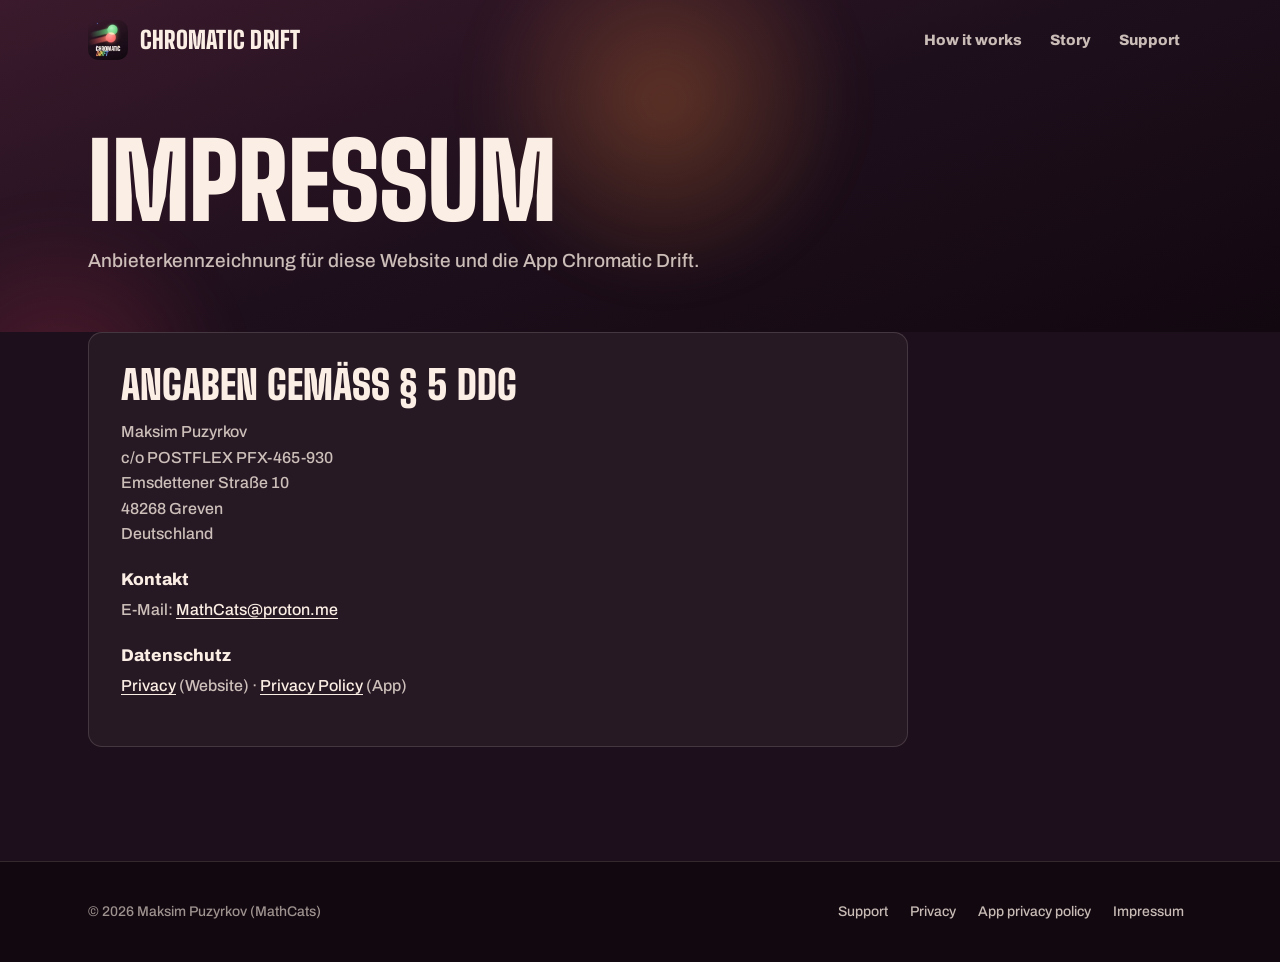
==== impressum/index.html @ 849044f4 "Chromatic Drift website: home with playable demo, support, privacy, Impressum Plain HTML/CSS for Git" ====
<!DOCTYPE html>
<html lang="de">
<head>
<!-- CHROMATIC DRIFT – IMPRESSUM (German legal notice, § 5 DDG). Must stay one click from every page. -->
<meta charset="utf-8">
<meta name="viewport" content="width=device-width, initial-scale=1">
<title>Impressum – Chromatic Drift</title>
<meta name="color-scheme" content="dark">
<meta name="theme-color" content="#1E0F1C">
<link rel="canonical" href="https://mathcatsmathcats.github.io/ChromaticDrift/impressum/">
<link rel="icon" type="image/png" href="../favicon.png">
<link rel="apple-touch-icon" href="../apple-touch-icon.png">
<link rel="stylesheet" href="../assets/site.css">
</head>
<body>
<a class="skip" href="#main">Zum Inhalt</a>

<header class="site-header">
  <div class="wrap">
    <a class="brand" href="../" aria-label="Chromatic Drift – Startseite">
      <img src="../assets/img/icon-128.webp" width="40" height="40" alt="">
      <span>Chromatic Drift</span>
    </a>
    <nav class="nav" aria-label="Hauptmenü" lang="en">
      <a href="../#how">How it works</a>
      <a class="nav-wide" href="../#story">Story</a>
      <a href="../support/">Support</a>
    </nav>
  </div>
</header>

<main id="main">
<section class="atmos">
  <i class="bloom b1"></i><i class="bloom b2"></i>
  <div class="wrap page-hero">
    <h1>Impressum</h1>
    <p>Anbieterkennzeichnung für diese Website und die App Chromatic Drift.</p>
  </div>
</section>

<div class="wrap doc">
  <div class="card">
    <h2>Angaben gemäß § 5 DDG</h2>
    <p>Maksim Puzyrkov<br>c/o POSTFLEX PFX-465-930<br>Emsdettener Straße 10<br>48268 Greven<br>Deutschland</p>
    <h3>Kontakt</h3>
    <p>E-Mail: <a href="mailto:MathCats@proton.me">MathCats@proton.me</a></p>
    <h3>Datenschutz</h3>
    <p><a href="../privacy/" lang="en">Privacy</a> (Website) · <a href="https://mathcatsmathcats.github.io/ChromaticDrift-privacy/privacy-policy.html" lang="en">Privacy Policy</a> (App)</p>
  </div>
</div>
</main>

<footer class="site-footer">
  <div class="wrap">
    <p>© 2026 Maksim Puzyrkov (MathCats)</p>
    <nav aria-label="Fußzeile" lang="en">
      <a href="../support/">Support</a>
      <a href="../privacy/">Privacy</a>
      <a href="https://mathcatsmathcats.github.io/ChromaticDrift-privacy/privacy-policy.html">App privacy policy</a>
      <a href="./" lang="de" aria-current="page">Impressum</a>
    </nav>
  </div>
</footer>
</body>
</html>
---- assets/site.css ----
/* Chromatic Drift – website styles
   Colours, type and motion follow the app's title screen (design handoff 2b).
   Change a colour once here in :root and it changes everywhere. */

@font-face { font-family: "Big Shoulders Display"; font-weight: 900; font-display: swap;
  src: url("fonts/BigShouldersDisplay-Black.woff2") format("woff2"); }
@font-face { font-family: "Big Shoulders Display"; font-weight: 800; font-display: swap;
  src: url("fonts/BigShouldersDisplay-ExtraBold.woff2") format("woff2"); }
@font-face { font-family: "Archivo"; font-weight: 500; font-display: swap;
  src: url("fonts/Archivo-Medium.woff2") format("woff2"); }
@font-face { font-family: "Archivo"; font-weight: 800; font-display: swap;
  src: url("fonts/Archivo-ExtraBold.woff2") format("woff2"); }

:root {
  color-scheme: dark;
  --ink: #FBEEE4;
  --ink-2: rgba(251, 238, 228, .78);
  --ink-3: rgba(251, 238, 228, .6);
  --line: rgba(251, 238, 228, .14);
  --card: rgba(251, 238, 228, .045);
  --paper: #FBF7F2;
  --plum-hi: #3A1A2C;
  --plum: #1E0F1C;
  --plum-deep: #120810;
  /* game colours (the app's palette) */
  --red: #FF4D5E;
  --green: #3DDC84;
  --blue: #3D8BFF;
  --yellow: #FFD23F;
  /* the title's equation colours */
  --eq-red: #FF6B61;
  --eq-green: #5FD67C;
  --display: "Big Shoulders Display", "Arial Narrow", "Helvetica Neue", sans-serif;
  --text: "Archivo", -apple-system, BlinkMacSystemFont, "Segoe UI", Roboto, sans-serif;
  --side: clamp(16px, 4vw, 28px);
}

* { box-sizing: border-box; }
html { -webkit-text-size-adjust: 100%; scroll-behavior: smooth; }
body {
  margin: 0;
  background: var(--plum);
  color: var(--ink);
  font: 500 17px/1.6 var(--text);
  -webkit-font-smoothing: antialiased;
  overflow-x: hidden;
}
img { max-width: 100%; height: auto; display: block; }
a { color: var(--ink); text-decoration-thickness: 1px; text-underline-offset: 3px; }
a:hover { color: #fff; }
p { margin: 0 0 1em; }
h1, h2, h3 { margin: 0; line-height: 1; }
:focus-visible { outline: 3px solid var(--yellow); outline-offset: 3px; border-radius: 4px; }
.wrap { width: 100%; max-width: 1160px; margin: 0 auto; padding: 0 var(--side); }
.sr-only { position: absolute; width: 1px; height: 1px; padding: 0; margin: -1px; overflow: hidden; clip: rect(0 0 0 0); white-space: nowrap; border: 0; }
.skip { position: absolute; left: 12px; top: -60px; z-index: 50; padding: 10px 16px; background: var(--paper); color: var(--plum); border-radius: 6px; font-weight: 800; }
.skip:focus { top: 12px; }

/* ---------- header ---------- */
.site-header { position: absolute; top: 0; left: 0; right: 0; z-index: 5; }
.site-header .wrap { display: flex; align-items: center; justify-content: space-between; gap: 16px; padding-top: 18px; padding-bottom: 18px; }
.brand { display: inline-flex; align-items: center; gap: 12px; text-decoration: none; min-height: 44px; }
.brand img { width: 40px; height: 40px; border-radius: 10px; }
.brand span { font: 900 24px/1 var(--display); text-transform: uppercase; letter-spacing: .01em; }
.nav { display: flex; gap: 4px; flex-wrap: wrap; justify-content: flex-end; }
.nav a { display: inline-flex; align-items: center; min-height: 44px; padding: 0 12px; text-decoration: none; font-weight: 800; font-size: 15px; color: var(--ink-2); border-radius: 6px; }
.nav a:hover, .nav a[aria-current="page"] { color: var(--ink); background: var(--card); }
@media (max-width: 560px) {
  .brand span { display: none; }
  .nav a { padding: 0 9px; font-size: 14px; }
  .nav .nav-wide { display: none; }
}

/* ---------- atmosphere: base gradient + three drifting light blooms ---------- */
.atmos { position: relative; isolation: isolate; background: linear-gradient(160deg, var(--plum-hi) 0%, var(--plum) 50%, var(--plum-deep) 100%); overflow: hidden; }
.atmos > .bloom { position: absolute; z-index: -1; border-radius: 50%; filter: blur(20px); pointer-events: none; animation: bloom 16s ease-in-out infinite alternate; }
.bloom.b1 { width: 560px; height: 560px; left: 30%; top: -180px; background: radial-gradient(closest-side, rgba(255, 140, 60, .28), transparent 68%); }
.bloom.b2 { width: 520px; height: 520px; left: -200px; top: 38%; background: radial-gradient(closest-side, rgba(220, 60, 90, .25), transparent 68%); animation-duration: 21s; animation-delay: -3s; }
.bloom.b3 { width: 420px; height: 420px; right: -120px; bottom: -140px; background: radial-gradient(closest-side, rgba(255, 190, 90, .15), transparent 68%); animation-duration: 26s; animation-delay: -6s; }
@keyframes bloom {
  0% { transform: translate(0, 0) scale(1); }
  50% { transform: translate(30px, -24px) scale(1.15); }
  100% { transform: translate(-20px, 20px) scale(.92); }
}

/* ---------- poster title ---------- */
.title { font: 900 clamp(64px, 11vw, 132px)/.84 var(--display); letter-spacing: -.01em; text-transform: uppercase; }
.title span { display: block; }
.drift {
  display: inline-block !important;
  padding-right: .12em;
  transform: skewX(-12deg);
  transform-origin: bottom left;
  background: linear-gradient(90deg, #FF6B61, #FFB35C, #E3D23C, #5FD67C, #4F9FE8, #9A7BFF, #FF6B61, #FFB35C, #E3D23C, #5FD67C, #4F9FE8, #9A7BFF, #FF6B61);
  background-size: 200% 100%;
  -webkit-background-clip: text;
  background-clip: text;
  color: transparent;
  animation: drift-fill 7s linear infinite;
}
@keyframes drift-fill { from { background-position: 100% 0; } to { background-position: 0 0; } }
.eq { display: flex; align-items: center; gap: 14px; margin: 18px 0 0; font: 800 28px/1 var(--text); letter-spacing: .5px; }
.eq b { font-weight: 800; }
.eq .r { color: var(--eq-red); }
.eq .g { color: var(--eq-green); }
.eq span { display: inline-flex; gap: 4px; }
.eq i { flex: 1; height: 1px; background: rgba(251, 238, 228, .3); max-width: 360px; }
.tagline { margin: 12px 0 0; max-width: 17em; font-size: 17px; color: var(--ink-2); text-wrap: balance; }

/* ---------- hero ---------- */
.hero { padding-top: 80px; padding-bottom: clamp(48px, 8vw, 96px); }
.hero-grid { display: grid; grid-template-columns: minmax(0, 1fr) minmax(0, 480px); gap: clamp(28px, 5vw, 64px); align-items: start; padding-top: clamp(16px, 4vw, 56px); }
.hero-copy { padding-top: clamp(0px, 3vw, 32px); }
.lead { margin: 28px 0 0; max-width: 31em; font-size: 19px; line-height: 1.55; color: var(--ink); }
.store-line { display: flex; flex-wrap: wrap; align-items: center; gap: 10px 16px; margin: 28px 0 0; }
.soon { display: inline-flex; align-items: center; gap: 10px; min-height: 52px; padding: 0 clamp(16px, 4vw, 22px); background: var(--paper); color: var(--plum); border-radius: 6px; font: 900 clamp(18px, 5vw, 22px)/1 var(--display); letter-spacing: .02em; text-transform: uppercase; text-decoration: none; }
.soon svg { width: 20px; height: 20px; flex: none; }
a.soon:hover { color: var(--plum); filter: brightness(.95); }
.store-meta { font-size: 15px; color: var(--ink-3); }
@media (max-width: 900px) {
  .hero-grid { grid-template-columns: minmax(0, 1fr); }
  .hero-grid .demo { max-width: 520px; width: 100%; }
}

/* ---------- the playable demo ---------- */
.demo { background: rgba(18, 8, 16, .72); border: 1px solid var(--line); border-radius: 14px; padding: 18px; box-shadow: 0 30px 80px rgba(0, 0, 0, .45); backdrop-filter: blur(6px); -webkit-backdrop-filter: blur(6px); }
.demo-head h2 { font: 900 30px/1 var(--display); text-transform: uppercase; letter-spacing: .01em; }
.demo-head p { margin: 8px 0 14px; font-size: 15px; line-height: 1.5; color: var(--ink-2); }
.board { position: relative; aspect-ratio: 1; border-radius: 10px; overflow: hidden; background: var(--plum-deep); }
.board canvas { display: block; width: 100%; height: 100%; }
.board-msg { position: absolute; inset: 0; display: flex; flex-direction: column; align-items: center; justify-content: center; gap: 14px; padding: 20px; text-align: center; background: rgba(18, 8, 16, .66); backdrop-filter: blur(3px); -webkit-backdrop-filter: blur(3px); }
.board-msg[hidden] { display: none; }
.board-msg strong { font: 900 44px/.95 var(--display); text-transform: uppercase; }
.board-msg p { margin: 0; max-width: 22em; font-size: 16px; color: var(--ink); }
.share { display: flex; height: 6px; margin: 12px 0 4px; border-radius: 3px; overflow: hidden; background: var(--line); }
.share i { display: block; height: 100%; transition: flex-grow .3s linear; }
.share .c1 { background: var(--red); }
.share .c2 { background: var(--green); }
.share .c3 { background: var(--blue); }
.rules { margin-top: 10px; }
.rule { margin: 0; padding: 8px 0 0; border: 0; min-width: 0; }
.rule legend { display: flex; align-items: center; gap: 6px; padding: 0; font-size: 13px; font-weight: 800; letter-spacing: .04em; text-transform: uppercase; color: var(--ink-2); }
.seg { display: grid; grid-template-columns: repeat(5, minmax(0, 1fr)); gap: 3px; margin-top: 6px; padding: 3px; background: rgba(251, 238, 228, .06); border-radius: 8px; }
.seg label { position: relative; display: flex; align-items: center; justify-content: center; gap: 5px; min-height: 44px; padding: 0 4px; border-radius: 6px; font-size: 14px; font-weight: 800; color: var(--ink-2); cursor: pointer; text-align: center; line-height: 1.1; user-select: none; -webkit-user-select: none; }
.seg label:hover { background: rgba(251, 238, 228, .07); color: var(--ink); }
.seg input { position: absolute; opacity: 0; inset: 0; margin: 0; cursor: pointer; }
.seg label:has(input:checked) { background: var(--paper); color: var(--plum); }
.seg label:has(input:focus-visible) { outline: 3px solid var(--yellow); outline-offset: 1px; }
.dot { display: inline-block; width: 11px; height: 11px; border-radius: 50%; flex: none; box-shadow: 0 0 0 1.5px rgba(255, 255, 255, .25) inset; }
.dot.c1 { background: var(--red); }
.dot.c2 { background: var(--green); }
.dot.c3 { background: var(--blue); }
.demo-foot { display: flex; align-items: center; justify-content: space-between; gap: 10px; margin-top: 14px; flex-wrap: wrap; }
.demo-status { margin: 0; font-size: 14px; color: var(--ink-3); }
.demo-buttons { display: flex; gap: 6px; }
.btn { display: inline-flex; align-items: center; justify-content: center; gap: 8px; min-height: 44px; padding: 0 16px; border: 1px solid var(--line); border-radius: 6px; background: transparent; color: var(--ink); font: 800 14px/1 var(--text); text-decoration: none; cursor: pointer; }
.btn:hover { background: var(--card); }
.btn-solid { background: var(--paper); color: var(--plum); border-color: var(--paper); }
.btn-solid:hover { background: #fff; color: var(--plum); }
.btn svg { width: 16px; height: 16px; }
.speed { display: inline-flex; padding: 3px; gap: 2px; border: 1px solid var(--line); border-radius: 6px; }
.speed button { min-width: 40px; min-height: 36px; border: 0; border-radius: 4px; background: transparent; color: var(--ink-2); font: 800 13px/1 var(--text); cursor: pointer; }
.speed button[aria-pressed="true"] { background: rgba(251, 238, 228, .14); color: var(--ink); }
@media (max-width: 420px) {
  .hero-grid .demo { width: auto; padding: 14px; margin: 0 calc(10px - var(--side)); border-radius: 12px; }
  .seg label { font-size: 13px; gap: 3px; padding: 0 2px; }
  .seg .dot { width: 9px; height: 9px; }
}

/* ---------- sections ---------- */
.section { padding: clamp(56px, 9vw, 112px) 0; }
.section + .section { border-top: 1px solid var(--line); }
.kicker { margin: 0 0 12px; font-size: 13px; font-weight: 800; letter-spacing: .14em; text-transform: uppercase; color: var(--ink-3); }
.h2 { font: 900 clamp(44px, 7vw, 76px)/.9 var(--display); text-transform: uppercase; letter-spacing: -.005em; }
.intro { max-width: 36em; margin: 18px 0 0; font-size: 19px; color: var(--ink-2); }
.steps { display: grid; grid-template-columns: repeat(3, minmax(0, 1fr)); gap: 18px; margin: 44px 0 0; padding: 0; list-style: none; counter-reset: step; }
.steps li { position: relative; padding: 24px; background: var(--card); border: 1px solid var(--line); border-radius: 12px; }
.steps h3 { margin: 18px 0 10px; font: 900 30px/1 var(--display); text-transform: uppercase; }
.steps p { margin: 0; font-size: 16px; color: var(--ink-2); }
.pic { display: flex; align-items: center; gap: 10px; height: 56px; }
.ball { width: 34px; height: 34px; border-radius: 50%; flex: none; background: radial-gradient(circle at 35% 30%, rgba(255, 255, 255, .55), transparent 42%), var(--c, var(--red)); box-shadow: 0 0 18px color-mix(in srgb, var(--c, var(--red)) 55%, transparent); }
.ball.sm { width: 18px; height: 18px; }
.ball.xs { width: 10px; height: 10px; }
.pic .op { font: 800 22px/1 var(--text); color: var(--ink-3); }
.pic .rule-chip { padding: 6px 10px; border-radius: 6px; background: var(--paper); color: var(--plum); font-size: 13px; font-weight: 800; }
@media (max-width: 860px) { .steps { grid-template-columns: minmax(0, 1fr); } }

/* outcomes list */
.outcomes { display: grid; grid-template-columns: repeat(auto-fit, minmax(210px, 1fr)); gap: 12px; margin: 22px 0 0; padding: 0; list-style: none; }
.outcomes li { padding: 16px 18px; border-left: 3px solid var(--c, var(--line)); background: var(--card); border-radius: 0 10px 10px 0; font-size: 15px; color: var(--ink-2); }
.outcomes strong { display: block; margin-bottom: 4px; font: 900 22px/1 var(--display); text-transform: uppercase; color: var(--ink); letter-spacing: .01em; }

/* phone screenshots */
.shots { display: grid; grid-template-columns: repeat(4, minmax(0, 1fr)); gap: 18px; margin: 44px 0 0; padding: 0; list-style: none; }
.shots figure { margin: 0; }
.shots img { width: 100%; border-radius: 22px; border: 1px solid var(--line); box-shadow: 0 24px 60px rgba(0, 0, 0, .45); background: var(--plum-deep); }
.shots figcaption { margin-top: 12px; font-size: 14px; color: var(--ink-3); }
@media (max-width: 860px) {
  .shots { display: flex; overflow-x: auto; scroll-snap-type: x mandatory; gap: 14px; padding-bottom: 12px; margin-right: calc(-1 * var(--side)); padding-right: var(--side); }
  .shots li { flex: 0 0 62%; scroll-snap-align: start; }
}

/* story strip */
.story { display: grid; grid-template-columns: repeat(5, minmax(0, 1fr)); gap: 14px; margin: 44px 0 0; padding: 0; list-style: none; }
.story figure { margin: 0; }
.story img { width: 100%; aspect-ratio: 3 / 4; object-fit: cover; border-radius: 10px; background: var(--plum-deep); }
.story figcaption { margin-top: 12px; }
.story .ch { display: block; font: 900 22px/1 var(--display); text-transform: uppercase; }
.story q { display: block; margin-top: 6px; font-size: 14px; line-height: 1.5; color: var(--ink-3); quotes: "“" "”"; }
.story-wide { margin: 40px 0 0; border-radius: 14px; overflow: hidden; }
@media (max-width: 960px) {
  .story { display: flex; overflow-x: auto; scroll-snap-type: x mandatory; padding-bottom: 12px; margin-right: calc(-1 * var(--side)); padding-right: var(--side); }
  .story li { flex: 0 0 min(64%, 260px); scroll-snap-align: start; }
}
.chips { display: flex; flex-wrap: wrap; gap: 8px; margin: 28px 0 0; padding: 0; list-style: none; }
.chips li { padding: 8px 14px; border: 1px solid var(--line); border-radius: 999px; font-size: 14px; font-weight: 800; color: var(--ink-2); }

/* ball styles */
.styles { display: grid; grid-template-columns: repeat(3, minmax(0, 1fr)); gap: 18px; margin: 44px 0 0; padding: 0; list-style: none; }
.styles figure { margin: 0; }
.styles img { width: 100%; aspect-ratio: 1; object-fit: cover; border-radius: 12px; border: 1px solid var(--line); background: var(--plum-deep); }
.styles h3 { margin: 16px 0 6px; font: 900 32px/1 var(--display); text-transform: uppercase; }
.styles p { margin: 0; font-size: 16px; color: var(--ink-2); }
@media (max-width: 760px) { .styles { grid-template-columns: minmax(0, 1fr); } .styles li { max-width: 440px; } }

/* feature list */
.features { display: grid; grid-template-columns: repeat(2, minmax(0, 1fr)); gap: 0 48px; margin: 40px 0 0; padding: 0; list-style: none; }
.features li { display: grid; grid-template-columns: 28px minmax(0, 1fr); gap: 14px; padding: 22px 0; border-top: 1px solid var(--line); }
.features svg { width: 24px; height: 24px; margin-top: 3px; color: var(--ink-2); }
.features h3 { font: 900 26px/1 var(--display); text-transform: uppercase; }
.features p { margin: 6px 0 0; font-size: 16px; color: var(--ink-2); }
@media (max-width: 760px) { .features { grid-template-columns: minmax(0, 1fr); } }

/* closing call */
.finale { text-align: left; padding: clamp(72px, 11vw, 140px) 0; }
.finale .title { font-size: clamp(56px, 10vw, 120px); }
.finale p { max-width: 30em; margin: 24px 0 0; font-size: 19px; color: var(--ink-2); }

/* ---------- inner pages (support, privacy, impressum) ---------- */
.page-hero { padding-top: calc(80px + clamp(16px, 5vw, 56px)); padding-bottom: clamp(36px, 5vw, 56px); }
.page-hero h1 { font: 900 clamp(56px, 10vw, 104px)/.88 var(--display); text-transform: uppercase; }
.page-hero p { max-width: 34em; margin: 18px 0 0; font-size: 19px; color: var(--ink-2); }
.toc { display: flex; flex-wrap: wrap; gap: 8px; margin: 24px 0 0; }
.toc a { display: inline-flex; align-items: center; min-height: 44px; padding: 0 14px; border: 1px solid var(--line); border-radius: 999px; font-size: 14px; font-weight: 800; text-decoration: none; color: var(--ink-2); }
.toc a:hover { color: var(--ink); background: var(--card); }
.doc { padding-bottom: clamp(56px, 8vw, 96px); }
.doc > * { max-width: 820px; }
.card { margin: 0 0 18px; padding: clamp(20px, 4vw, 32px); background: var(--card); border: 1px solid var(--line); border-radius: 14px; scroll-margin-top: 16px; }
.card h2 { margin: 0 0 14px; font: 900 clamp(32px, 5vw, 40px)/1 var(--display); text-transform: uppercase; }
.card h3 { margin: 22px 0 6px; font: 800 17px/1.3 var(--text); }
.card p, .card li { font-size: 16px; color: var(--ink-2); }
.card strong { color: var(--ink); }
.card ul { margin: 0 0 1em; padding-left: 1.2em; }
.card li { margin-bottom: 6px; }
.card .meta { font-size: 14px; color: var(--ink-3); }
.card a { color: var(--ink); }
.mail { display: inline-flex; align-items: center; gap: 10px; min-height: 52px; padding: 0 20px; background: var(--paper); color: var(--plum) !important; border-radius: 6px; font-weight: 800; text-decoration: none; word-break: break-all; }
.mail:hover { background: #fff; }
.mail svg { width: 18px; height: 18px; flex: none; }
.faq details { border-top: 1px solid var(--line); }
.faq details:last-child { border-bottom: 1px solid var(--line); }
.faq summary { display: flex; align-items: center; justify-content: space-between; gap: 16px; min-height: 52px; padding: 12px 0; font-weight: 800; font-size: 16px; color: var(--ink); cursor: pointer; list-style: none; }
.faq summary::-webkit-details-marker { display: none; }
.faq summary::after { content: "+"; flex: none; font: 800 22px/1 var(--text); color: var(--ink-3); }
.faq details[open] summary::after { content: "–"; }
.faq details > div { padding: 0 0 14px; }
.faq details p:last-child { margin-bottom: 0; }
.glossary { display: grid; grid-template-columns: max-content minmax(0, 1fr); gap: 10px 18px; margin: 4px 0 0; }
.glossary dt { font: 900 20px/1.2 var(--display); text-transform: uppercase; color: var(--ink); }
.glossary dd { margin: 0; font-size: 16px; color: var(--ink-2); }
@media (max-width: 480px) { .glossary { grid-template-columns: minmax(0, 1fr); gap: 2px; } .glossary dd { margin-bottom: 10px; } }

/* ---------- footer ---------- */
.site-footer { border-top: 1px solid var(--line); background: var(--plum-deep); }
.site-footer .wrap { display: flex; flex-wrap: wrap; align-items: center; justify-content: space-between; gap: 12px 24px; padding-top: 28px; padding-bottom: 28px; font-size: 14px; color: var(--ink-3); }
.site-footer nav { display: flex; flex-wrap: wrap; gap: 4px 6px; }
.site-footer nav a { display: inline-flex; align-items: center; min-height: 44px; padding: 0 8px; color: var(--ink-2); text-decoration: none; }
.site-footer nav a:hover { color: var(--ink); text-decoration: underline; }
.site-footer p { margin: 0; }

/* ---------- motion preferences ---------- */
@media (prefers-reduced-motion: reduce) {
  html { scroll-behavior: auto; }
  .atmos > .bloom, .drift { animation: none; }
  .share i { transition: none; }
}
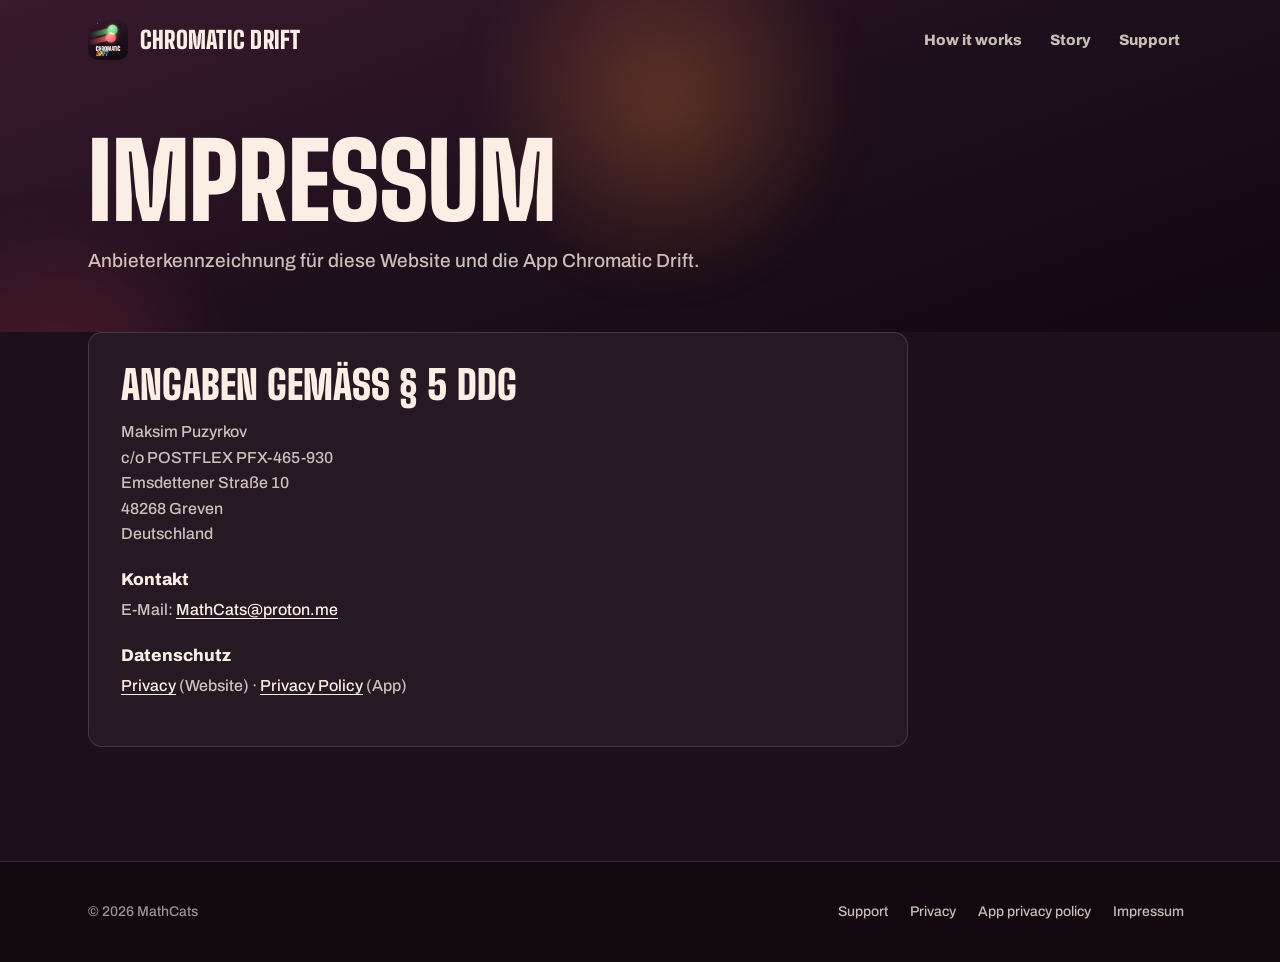
==== commit 371e7d0b: "Footer: © 2026 MathCats Co-Authored-By: Claude Opus 5.5 <noreply@anthropic.com>" ====
--- a/impressum/index.html
+++ b/impressum/index.html
@@ -52,7 +52,7 @@
 
 <footer class="site-footer">
   <div class="wrap">
-    <p>© 2026 Maksim Puzyrkov (MathCats)</p>
+    <p>© 2026 MathCats</p>
     <nav aria-label="Fußzeile" lang="en">
       <a href="../support/">Support</a>
       <a href="../privacy/">Privacy</a>
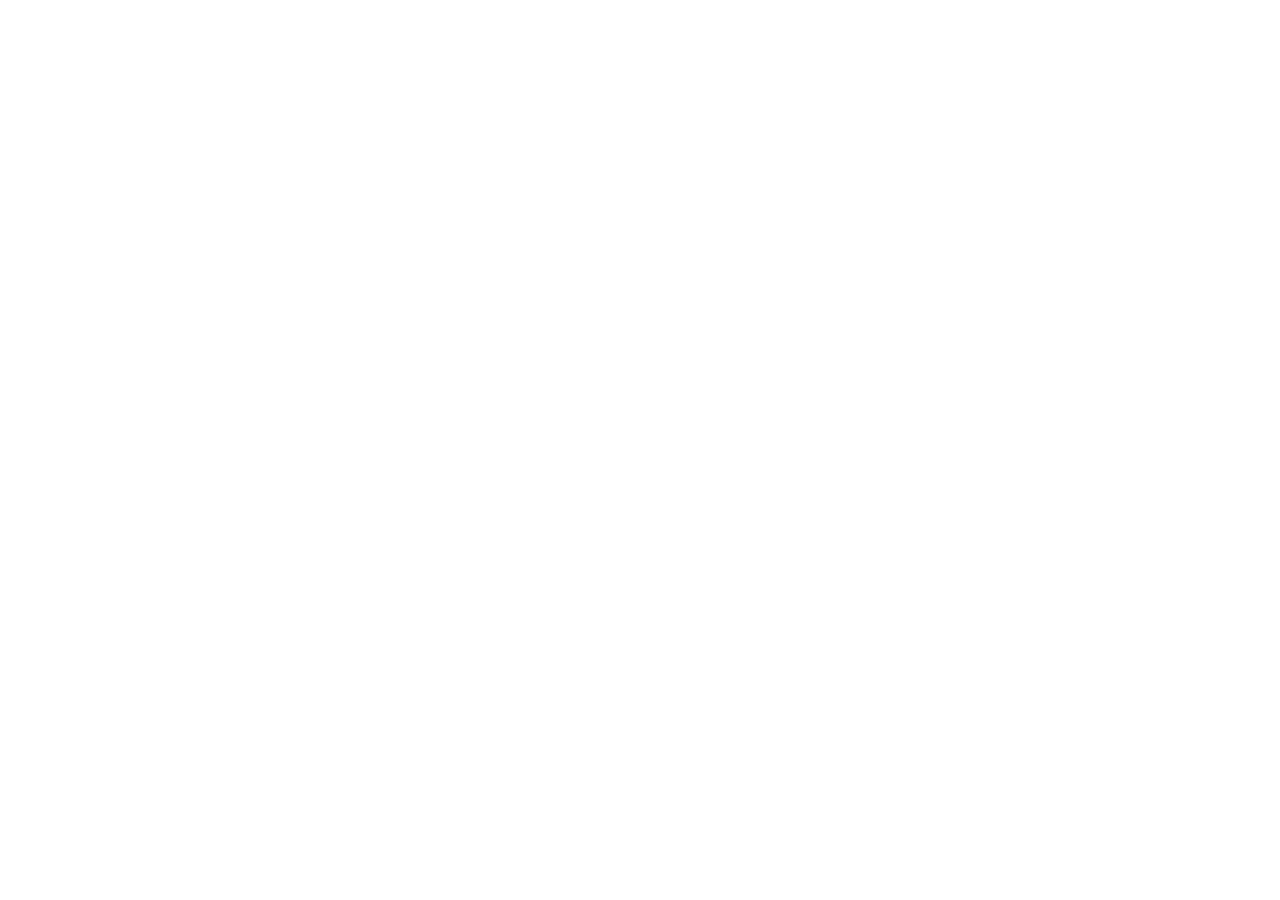
==== commit e7b05cf4: "Name only in the one Impressum; hippo badge back to makohippo.com - Impressum links go to https://ma" ====
--- a/impressum/index.html
+++ b/impressum/index.html
@@ -1,65 +1,16 @@
-<!DOCTYPE html>
+<!doctype html>
 <html lang="de">
 <head>
-<!-- CHROMATIC DRIFT – IMPRESSUM (German legal notice, § 5 DDG). Must stay one click from every page. -->
+<!-- Moved: the one Impressum for all sites and apps is https://makohippo.com/impressum/ (root repo MathCatsMathCats.github.io).
+     This page only forwards there, so old links (including links inside the apps) keep working. -->
 <meta charset="utf-8">
 <meta name="viewport" content="width=device-width, initial-scale=1">
-<title>Impressum – Chromatic Drift</title>
-<meta name="color-scheme" content="dark">
-<meta name="theme-color" content="#1E0F1C">
-<link rel="canonical" href="https://mathcatsmathcats.github.io/ChromaticDrift/impressum/">
-<link rel="icon" type="image/png" href="../favicon.png">
-<link rel="apple-touch-icon" href="../apple-touch-icon.png">
-<link rel="stylesheet" href="../assets/site.css">
+<title>Impressum</title>
+<meta name="robots" content="noindex">
+<link rel="canonical" href="https://makohippo.com/impressum/">
+<meta http-equiv="refresh" content="0; url=https://makohippo.com/impressum/">
 </head>
 <body>
-<a class="skip" href="#main">Zum Inhalt</a>
-
-<header class="site-header">
-  <div class="wrap">
-    <a class="brand" href="../" aria-label="Chromatic Drift – Startseite">
-      <img src="../assets/img/icon-128.webp" width="40" height="40" alt="">
-      <span>Chromatic Drift</span>
-    </a>
-    <nav class="nav" aria-label="Hauptmenü" lang="en">
-      <a href="../#how">How it works</a>
-      <a class="nav-wide" href="../#story">Story</a>
-      <a href="../support/">Support</a>
-    </nav>
-  </div>
-</header>
-
-<main id="main">
-<section class="atmos">
-  <i class="bloom b1"></i><i class="bloom b2"></i>
-  <div class="wrap page-hero">
-    <h1>Impressum</h1>
-    <p>Anbieterkennzeichnung für diese Website und die App Chromatic Drift.</p>
-  </div>
-</section>
-
-<div class="wrap doc">
-  <div class="card">
-    <h2>Angaben gemäß § 5 DDG</h2>
-    <p>Maksim Puzyrkov<br>c/o POSTFLEX PFX-465-930<br>Emsdettener Straße 10<br>48268 Greven<br>Deutschland</p>
-    <h3>Kontakt</h3>
-    <p>E-Mail: <a href="mailto:MathCats@proton.me">MathCats@proton.me</a></p>
-    <h3>Datenschutz</h3>
-    <p><a href="../privacy/" lang="en">Privacy</a> (Website) · <a href="https://mathcatsmathcats.github.io/ChromaticDrift-privacy/privacy-policy.html" lang="en">Privacy Policy</a> (App)</p>
-  </div>
-</div>
-</main>
-
-<footer class="site-footer">
-  <div class="wrap">
-    <p>© 2026 MathCats</p>
-    <nav aria-label="Fußzeile" lang="en">
-      <a href="../support/">Support</a>
-      <a href="../privacy/">Privacy</a>
-      <a href="https://mathcatsmathcats.github.io/ChromaticDrift-privacy/privacy-policy.html">App privacy policy</a>
-      <a href="./" lang="de" aria-current="page">Impressum</a>
-    </nav>
-  </div>
-</footer>
+<p>Das Impressum steht auf <a href="https://makohippo.com/impressum/">makohippo.com/impressum</a>.</p>
 </body>
 </html>
